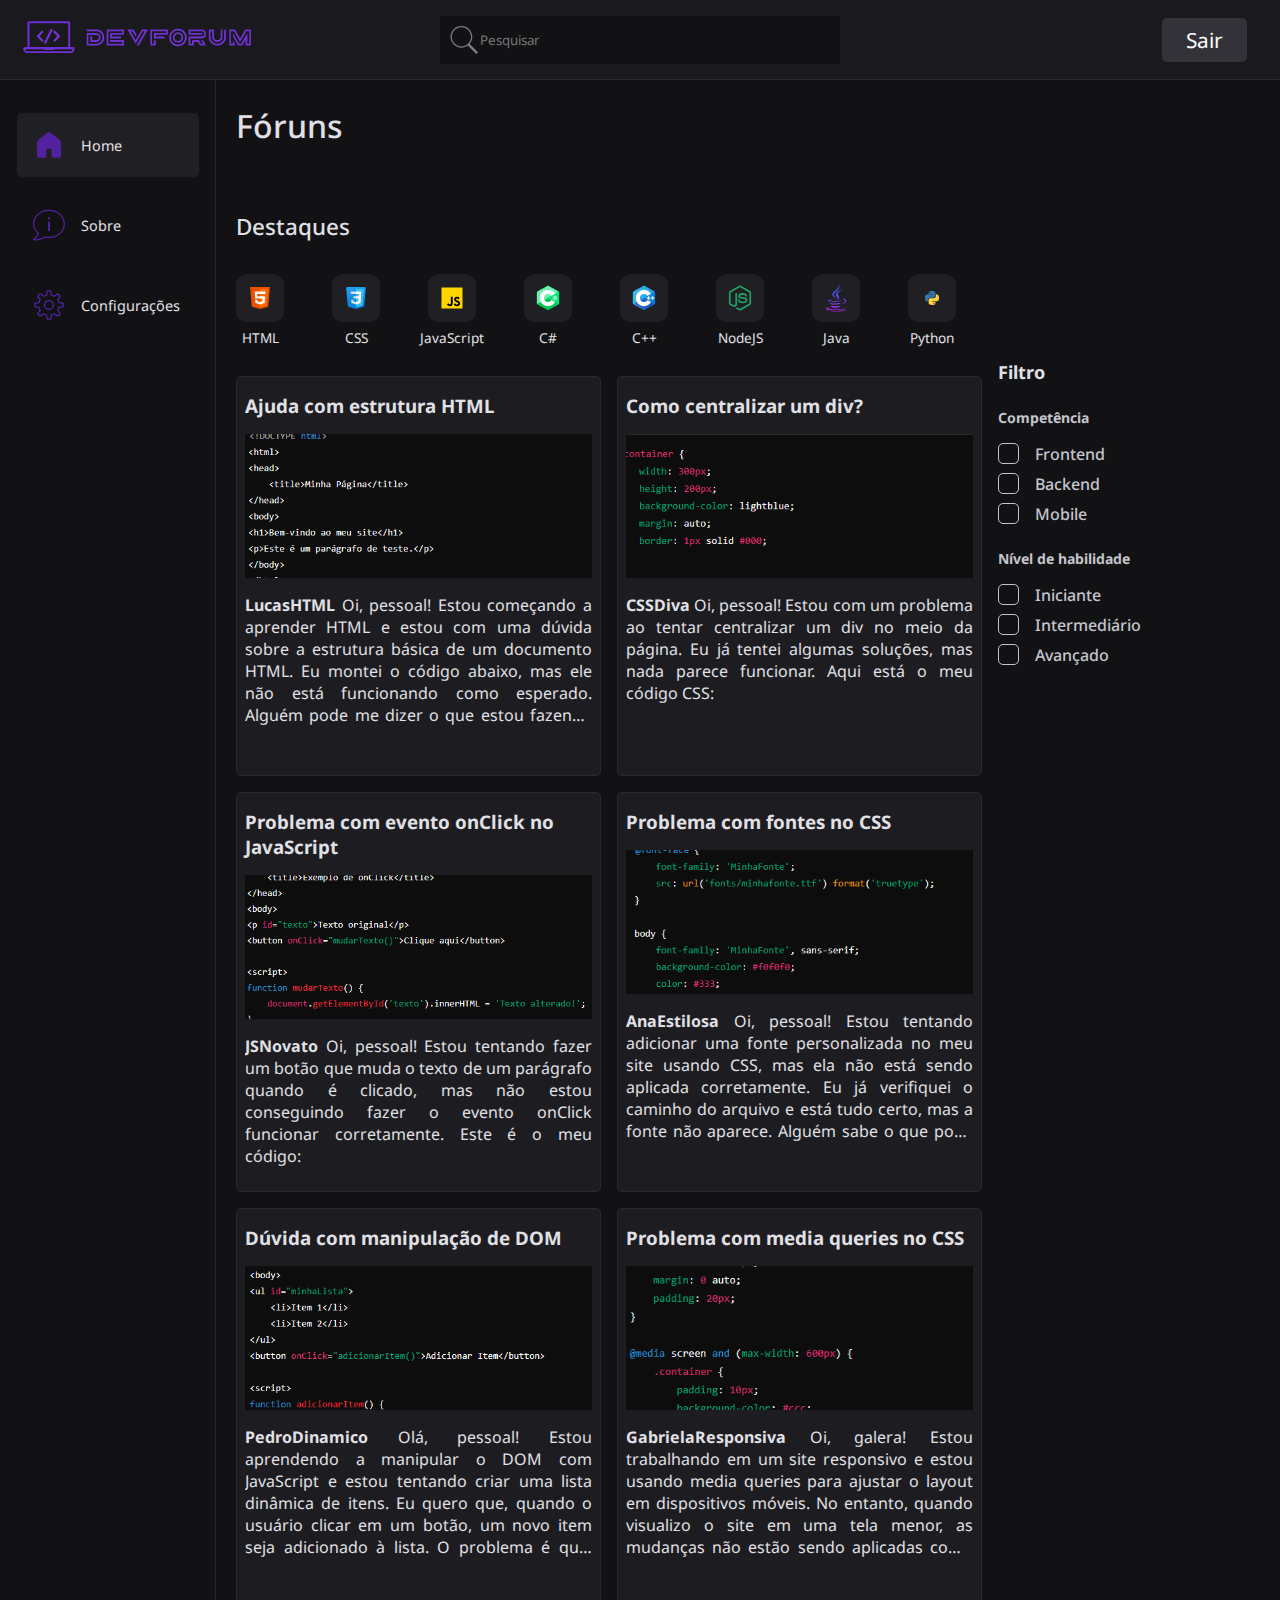
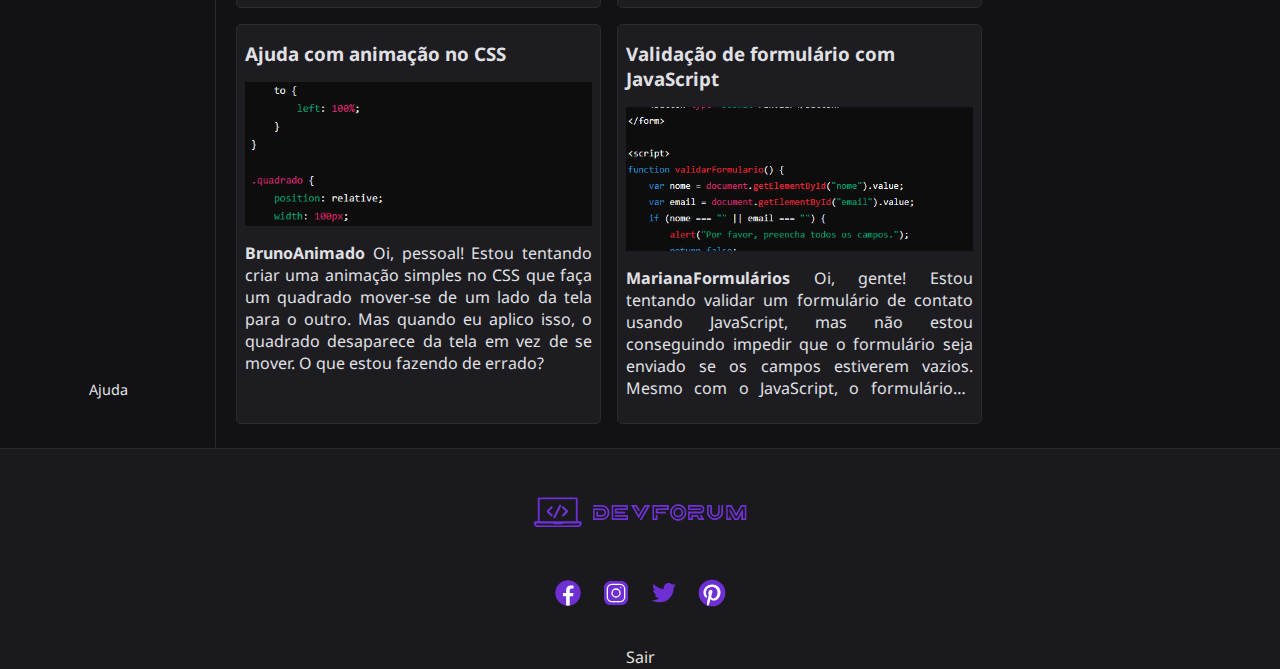
==== landpage.html @ fafc86d1 "Landpage" ====
<!DOCTYPE html>
<html lang="pt-br">
  <head>
    <meta charset="UTF-8" />
    <meta name="viewport" content="width=device-width, initial-scale=1.0" />
    <link rel="stylesheet" href="landpage.css" />
    <title>Home</title>
  </head>
  <body>
    <header>
      <a href="landpage.html"
        ><img src="imagens/Logo.svg" alt="Logo" class="logo-image"
      /></a>
      <nav class="nav-search">
        <img src="imagens/icons8-search.svg" alt="search" />
        <input type="text" name="search" placeholder="Pesquisar" />
      </nav>
      <nav class="nav-header">
        <div class="intern-div-header">
          <a href="index.html">
            <p>Sair</p>
          </a>
        </div>
      </nav>
    </header>
    <div class="div-left">
      <ul>
        <li>
          <div class="intern-div-left" id="home">
            <a href="#"><img src="imagens/icons8-home.svg" alt="home" />Home</a>
          </div>
        </li>
        <li>
          <div class="intern-div-left" id="sobre">
            <a href="#"
              ><img src="imagens/icons8-about.svg" alt="about" />Sobre</a
            >
          </div>
        </li>
        <li>
          <div class="intern-div-left" id="config">
            <a href="#"
              ><img
                src="imagens/icons8-config.svg"
                alt="config"
              />Configurações</a
            >
          </div>
        </li>
      </ul>
      <div class="intern-div-left">
        <p><a href="#">Ajuda</a></p>
      </div>
    </div>
    <main class="main">
      <section class="section-1">
        <h1>Fóruns</h1>
        <h2>Destaques</h2>
        <div class="div-section-1">
          <div class="intern-div-section-1"><img src="imagens/icons8-html.svg" alt=""><p>HTML</p></div>
          <div class="intern-div-section-1"><img src="imagens/icons8-css.svg" alt=""><p>CSS</p></div>
          <div class="intern-div-section-1"><img src="imagens/icons8-javascript.svg" alt=""><p>JavaScript</p></div>
          <div class="intern-div-section-1"><img src="imagens/icons8-c (1).svg" alt=""><p>C#</p></div>
          <div class="intern-div-section-1"><img src="imagens/icons8-c.svg" alt=""><p>C++</p></div>
          <div class="intern-div-section-1"><img src="imagens/icons8-nó-js.svg" alt=""><p>NodeJS</p></div>
          <div class="intern-div-section-1"><img src="imagens/icons8-logo-java-coffee-cup.svg" alt=""><p>Java</p></div>
          <div class="intern-div-section-1"><img src="imagens/python-svgrepo-com.svg" alt=""><p>Python</p></div>
        </div>
      </section>
      <section class="section-2">
        <div class="div-section-2">
          <h3>Ajuda com estrutura HTML</h3>
          <div class="div-section-image" id="div-image-1"></div>
          <p>
            <b>LucasHTML</b> Oi, pessoal! Estou começando a aprender HTML e
            estou com uma dúvida sobre a estrutura básica de um documento HTML.
            Eu montei o código abaixo, mas ele não está funcionando como
            esperado. Alguém pode me dizer o que estou fazendo errado?
          </p>
        </div>
        <div class="div-section-2">
          <h3>Como centralizar um div?</h3>
          <div class="div-section-image" id="div-image-2"></div>
          <p>
            <b>CSSDiva</b> Oi, pessoal! Estou com um problema ao tentar
            centralizar um div no meio da página. Eu já tentei algumas soluções,
            mas nada parece funcionar. Aqui está o meu código CSS:
          </p>
        </div>
        <div class="div-section-2">
          <h3>Problema com evento onClick no JavaScript</h3>
          <div class="div-section-image" id="div-image-3"></div>
          <p>
            <b>JSNovato</b> Oi, pessoal! Estou tentando fazer um botão que muda
            o texto de um parágrafo quando é clicado, mas não estou conseguindo
            fazer o evento onClick funcionar corretamente. Este é o meu código:
          </p>
        </div>
        <div class="div-section-2">
          <h3>Problema com fontes no CSS</h3>
          <div class="div-section-image" id="div-image-4"></div>
          <p>
            <b>AnaEstilosa</b> Oi, pessoal! Estou tentando adicionar uma fonte
            personalizada no meu site usando CSS, mas ela não está sendo
            aplicada corretamente. Eu já verifiquei o caminho do arquivo e está
            tudo certo, mas a fonte não aparece. Alguém sabe o que pode estar
            acontecendo?. Aqui está o meu código:
          </p>
        </div>
        <div class="div-section-2">
          <h3>Dúvida com manipulação de DOM</h3>
          <div class="div-section-image" id="div-image-5"></div>
          <p>
            <b>PedroDinamico</b> Olá, pessoal! Estou aprendendo a manipular o
            DOM com JavaScript e estou tentando criar uma lista dinâmica de
            itens. Eu quero que, quando o usuário clicar em um botão, um novo
            item seja adicionado à lista. O problema é que, quando clico no
            botão, o item é adicionado, mas o layout da página fica estranho.
            Alguém pode me dizer o que estou fazendo de errado?
          </p>
        </div>
        <div class="div-section-2">
          <h3>Problema com media queries no CSS</h3>
          <div class="div-section-image" id="div-image-6"></div>
          <p>
            <b>GabrielaResponsiva</b> Oi, galera! Estou trabalhando em um site
            responsivo e estou usando media queries para ajustar o layout em
            dispositivos móveis. No entanto, quando visualizo o site em uma tela
            menor, as mudanças não estão sendo aplicadas como esperado. O que
            pode estar causando isso?
          </p>
        </div>
        <div class="div-section-2">
          <h3>Ajuda com animação no CSS</h3>
          <div class="div-section-image" id="div-image-7"></div>
          <p>
            <b>BrunoAnimado</b> Oi, pessoal! Estou tentando criar uma animação
            simples no CSS que faça um quadrado mover-se de um lado da tela para
            o outro. Mas quando eu aplico isso, o quadrado desaparece da tela em
            vez de se mover. O que estou fazendo de errado?
          </p>
        </div>
        <div class="div-section-2">
          <h3>Validação de formulário com JavaScript</h3>
          <div class="div-section-image" id="div-image-8"></div>
          <p>
            <b>MarianaFormulários</b> Oi, gente! Estou tentando validar um
            formulário de contato usando JavaScript, mas não estou conseguindo
            impedir que o formulário seja enviado se os campos estiverem vazios.
            Mesmo com o JavaScript, o formulário é enviado mesmo quando os
            campos estão vazios. Onde estou errando?
          </p>
        </div>
      </section>
      <section class="section-3">
        <h3>Filtro</h3>
        <h4>Competência</h4>
        <ul>
          <li>
            <label class="container">
                <input type="checkbox">
                <div class="checkmark"></div>
                Frontend
              </label>
          </li>
          <li>
            <label class="container">
                <input type="checkbox">
                <div class="checkmark"></div>
                Backend
              </label>
          </li>
          <li>
            <label class="container">
                <input type="checkbox">
                <div class="checkmark"></div>
                Mobile
              </label>
          </li>
        </ul>
        <h4>Nível de habilidade</h4>
        <ul>
          <li>
            <label class="container">
                <input type="checkbox">
                <div class="checkmark"></div>
                Iniciante
              </label>
          </li>
          <li>
            <label class="container">
                <input type="checkbox">
                <div class="checkmark"></div>
                Intermediário
              </label>
          </li>
          <li>
            <label class="container">
                <input type="checkbox">
                <div class="checkmark"></div>
                Avançado
              </label>
          </li>
        </ul>
      </section>
    </main>
    <footer>
      <img
        src="imagens/Logo.svg"
        alt="Logo"
        class="logo-image"
        id="logo-image-footer"
      />
      <ul id="icons-footer-list">
        <li><img src="imagens/icons8-facebook.svg" alt="icon-facebook" /></li>
        <li><img src="imagens/icons8-instagram.svg" alt="icon-instagram" /></li>
        <li><img src="imagens/icons8-twitter.svg" alt="icon-twitter" /></li>
        <li><img src="imagens/icons8-pinterest.svg" alt="icon-pinterest" /></li>
      </ul>
      <a href="index.html">Sair</a>
    </footer>
  </body>
</html>
---- landpage.css ----
@import url('https://fonts.googleapis.com/css2?family=Noto+Sans:ital,wght@0,100..900;1,100..900&display=swap');

* {
    margin: 0;
    padding: 0;
    box-sizing: border-box;
    font-family: "Noto Sans", sans-serif;
}

body {
    background-color: #121214;
    display: grid;
    grid-template-columns: 13.5rem 1fr;
    grid-template-rows: 5rem 1fr 1fr;
    height: 100vh;
}

header {
    grid-column: 1 / -1;
    grid-row: 1 / 2;
    background-color: #1A1A1E;
    display: flex;
    justify-content: space-between;
    align-items: center;
    padding: 0 2rem 0 1rem;
    border: 1px solid;
    border-color: rgb(0, 0, 0, 0) rgb(0, 0, 0, 0) rgb(41 41 46) rgb(0, 0, 0, 0);
}

header p {
    font-size: 1.3rem;
    color: white;
}

main {
    display: grid;
    grid-template-columns: 1fr 1fr 17.375rem;
    grid-template-rows: 15rem 1fr;
    padding: 1.5rem 1.25rem;
    grid-column: 2 / -1;
    grid-row: 2 / -2;
}

footer {
    grid-column: 1 / -1;
    grid-row: -2 / -1;
    background-color: #1A1A1E;
    border: 1px solid;
    border-color: rgb(41 41 46) rgb(0, 0, 0, 0) rgb(0, 0, 0, 0) rgb(0, 0, 0, 0);
    display: flex;
    flex-direction: column;
    align-items: center;
}

footer a {
    text-decoration: none;
    color: #E0E0D9;
    cursor: pointer;
}

.nav-search {
    background-color: #121214;
    display: flex;
    justify-content: left;
    padding: 0.5rem;
    border-radius: 2px;
    width: 25rem;
    position: absolute;
    left: 50%;
    transform: translateX(-50%)
}

.nav-search img {
    width: 2rem;
}

.nav-search input {
    background-color: transparent;
    border: none;
    outline: none;
    color: #E0E0D9;
    width: 100%;
}


.intern-div-header {
    padding: 0.5rem 1.5rem;
    display: flex;
    justify-content: center;
    align-items: center;
    border-radius: 5px;
    font-size: 0.9rem;
    cursor: pointer;
    background-color: #323238;
    transition: all 0.4s ease-in-out;
    user-select: none; 
}

.intern-div-header a {
    text-decoration: none;
}

.intern-div-header:hover {
    background-color: #6e6e7c;
    box-shadow: 0 10px 40px -12px #323238;
}

.logo-image {
    width: 15rem;
}

.div-left {
    grid-column: 1 / 2;
    grid-row: 2 / -2;
    border: 1px solid;
    border-color: rgb(0, 0, 0, 0)  rgb(41 41 46) rgb(0, 0, 0, 0) rgb(0, 0, 0, 0);
    min-height: 100%;
    padding: 2rem 1rem;
    list-style-type: none;
    display: flex;
    flex-direction: column;
    align-items: center;
    justify-content: space-between;
    min-height: 90vh;
    user-select: none; 
}

.div-left ul {
    list-style-type: none;
    display: flex;
    flex-direction: column;
    gap: 1rem;
    width: 100%;
}

.intern-div-left {
    padding: 1rem;
    display: flex;
    justify-content: center;
    align-items: center;
    border-radius: 5px;
    font-size: 0.9rem;
    transition: all 0.2s ease-in-out;
    cursor: pointer;
    width: 100%;
}

.intern-div-left a{
    display: flex;
    align-items: center;
    justify-content: left;
    gap: 1rem;
    width: 100%;
}

.intern-div-left a img{
    width: 2rem;
}

.intern-div-left:hover {
    background-color: #202024;
}

.div-left a {
    text-decoration: none;
    color: rgb(225 225 230);
}

.section-1 {
    height: 8rem;
    color: #E0E0E5;
    grid-column: 1 / 3;
    grid-row: 1 / -2;
}

.section-1 h1 {
    font-weight: 500;
    margin-bottom: 4rem;
}

.section-1 h2 {
    font-weight: 500;
    font-size: 1.4rem;
}

.div-section-1 {
    display: flex;
    gap: 3rem;
    align-items: center;
    margin: 2rem 0;
}

.intern-div-section-1 {
    padding: 0.625rem;
    background-color: rgb(32 32 36);
    border-radius: 10px;
    width: 3rem;
    height: 3rem;
    display: flex;
    flex-direction: column;
    align-items: center;
    gap: 1rem;
    font-size: 0.85rem;
    cursor: pointer;
    transition: all 0.1s ease-in-out;
}

.intern-div-section-1:hover {
    background-color: #29292E;
}

.intern-div-section-1 img{
    width: 100%;
}

.section-2 {
    grid-column: 1 / -2;
    grid-row: 2 / -1;
    display: grid;
    grid-template-columns: 1fr 1fr;
    grid-auto-rows: 25rem;
    margin-top: 2rem;
    gap: 1rem;
}

.div-section-2 {
    color: #E0E0E5;
    width: 100%;
    border: 1px solid rgb(41 41 46);
    background-color: #1D1D21;
    border-radius: 5px;
    padding: 1rem 0.5rem;
    overflow: hidden;
    text-overflow: ellipsis;
    cursor: pointer;
}

.div-section-2:hover {
    background-color: #202024;
}

.div-section-image {
    height: 9rem;
    margin: 1rem 0;
}

.div-section-2 p {
    -webkit-box-orient: vertical;
    -webkit-line-clamp: 6;
    display: -webkit-box;
    overflow: hidden;
    text-align: justify;
}

.section-3 {
    grid-column: 3 / -1;
    grid-row: 3 / -2;
    padding: 1rem;
    color: #E0E0E5;
    font-weight: 500;
}

.section-3 h3 {
    font-size: 1.125rem;
    margin-bottom: 1.5rem;
    color: #E0E0E5;
}

.section-3 h4 {
    font-size: 0.875rem;
    margin: 1rem 0;
    color: #C4C4CC;
}

.section-3 ul {
    list-style: none;
    display: flex;
    flex-direction: column;
    gap: 0.5rem;
    margin-bottom: 1.5rem;
}

.section-3 li{
    display: flex;
    gap: 1rem;
    color: #C4C4CC;
}

.section-3 li:hover {
    color: #E0E0E5;
}

.section-3 label {
    display: flex;
    gap: 1rem;
    font-size: 1rem;
}

/* Hide the default checkbox */
.container input {
    position: absolute;
    opacity: 0;
    cursor: pointer;
    height: 0;
    width: 0;
   }
   
   .container {
    display: block;
    position: relative;
    cursor: pointer;
    font-size: 20px;
    user-select: none;
   }
   
   /* Create a custom checkbox */
   .checkmark {
    position: relative;
    top: 0;
    left: 0;
    height: 1.3em;
    width: 1.3em;
    background: transparent;
    border: 1px solid #C4C4CC;
    border-radius: 5px;
    box-shadow: 0px 0px 1px rgba(0, 0, 0, 0.30), 0px 1px 1px rgba(0,5);
   }
   
   /* When the checkbox is checked, add a blue background */
   .container input:checked ~ .checkmark {
    border: none;
    background-color: #5221a0;
   }
   
   /* Create the checkmark/indicator (hidden when not checked) */
   .checkmark:after {
    content: "";
    position: absolute;
    display: none;
   }
   
   /* Show the checkmark when checked */
   .container input:checked ~ .checkmark:after {
    display: block;
   }
   
   /* Style the checkmark/indicator */
   .container .checkmark:after {
    left: 0.45em;
    top: 0.25em;
    width: 0.25em;
    height: 0.5em;
    border: solid white;
    border-width: 0 0.15em 0.15em 0;
    transform: rotate(45deg);
   }

#home {
    background-color: #202024;
}

#logo-image-footer {
    width: 14rem;
    height: 8rem;
}

#icons-footer-list{
    display: flex;
    list-style: none;
    gap: 1rem;
    margin-bottom: 2rem;
}

#icons-footer-list li {
    cursor: pointer;
    transition: all 0.2s ease-in-out;
}

#icons-footer-list li:hover {
    transform: scale(1.2);
}

#icons-footer-list li img{
    width: 2rem
}

#div-image-1 {
    background: url(imagens/lucasHTML.png) no-repeat center/cover;
}

#div-image-2 {
    background: url(imagens/CSSDiva.png) no-repeat center/cover;
}

#div-image-3 {
    background: url(imagens/JSNovato.png) no-repeat center/cover;
}

#div-image-4 {
background: url(imagens/AnaEstilosa.png) no-repeat center/cover;
}

#div-image-5 {
    background: url(imagens/PedroDinamico.png) no-repeat center/cover;
}

#div-image-6 {
    background: url(imagens/GrabrielaResponsiva.png) no-repeat center/cover;
}

#div-image-7 {
    background: url(imagens/BrunoAnimado.png) no-repeat center/cover;
}

#div-image-8 {
    background: url(imagens/MarianaFormularios.png) no-repeat center/cover;
}
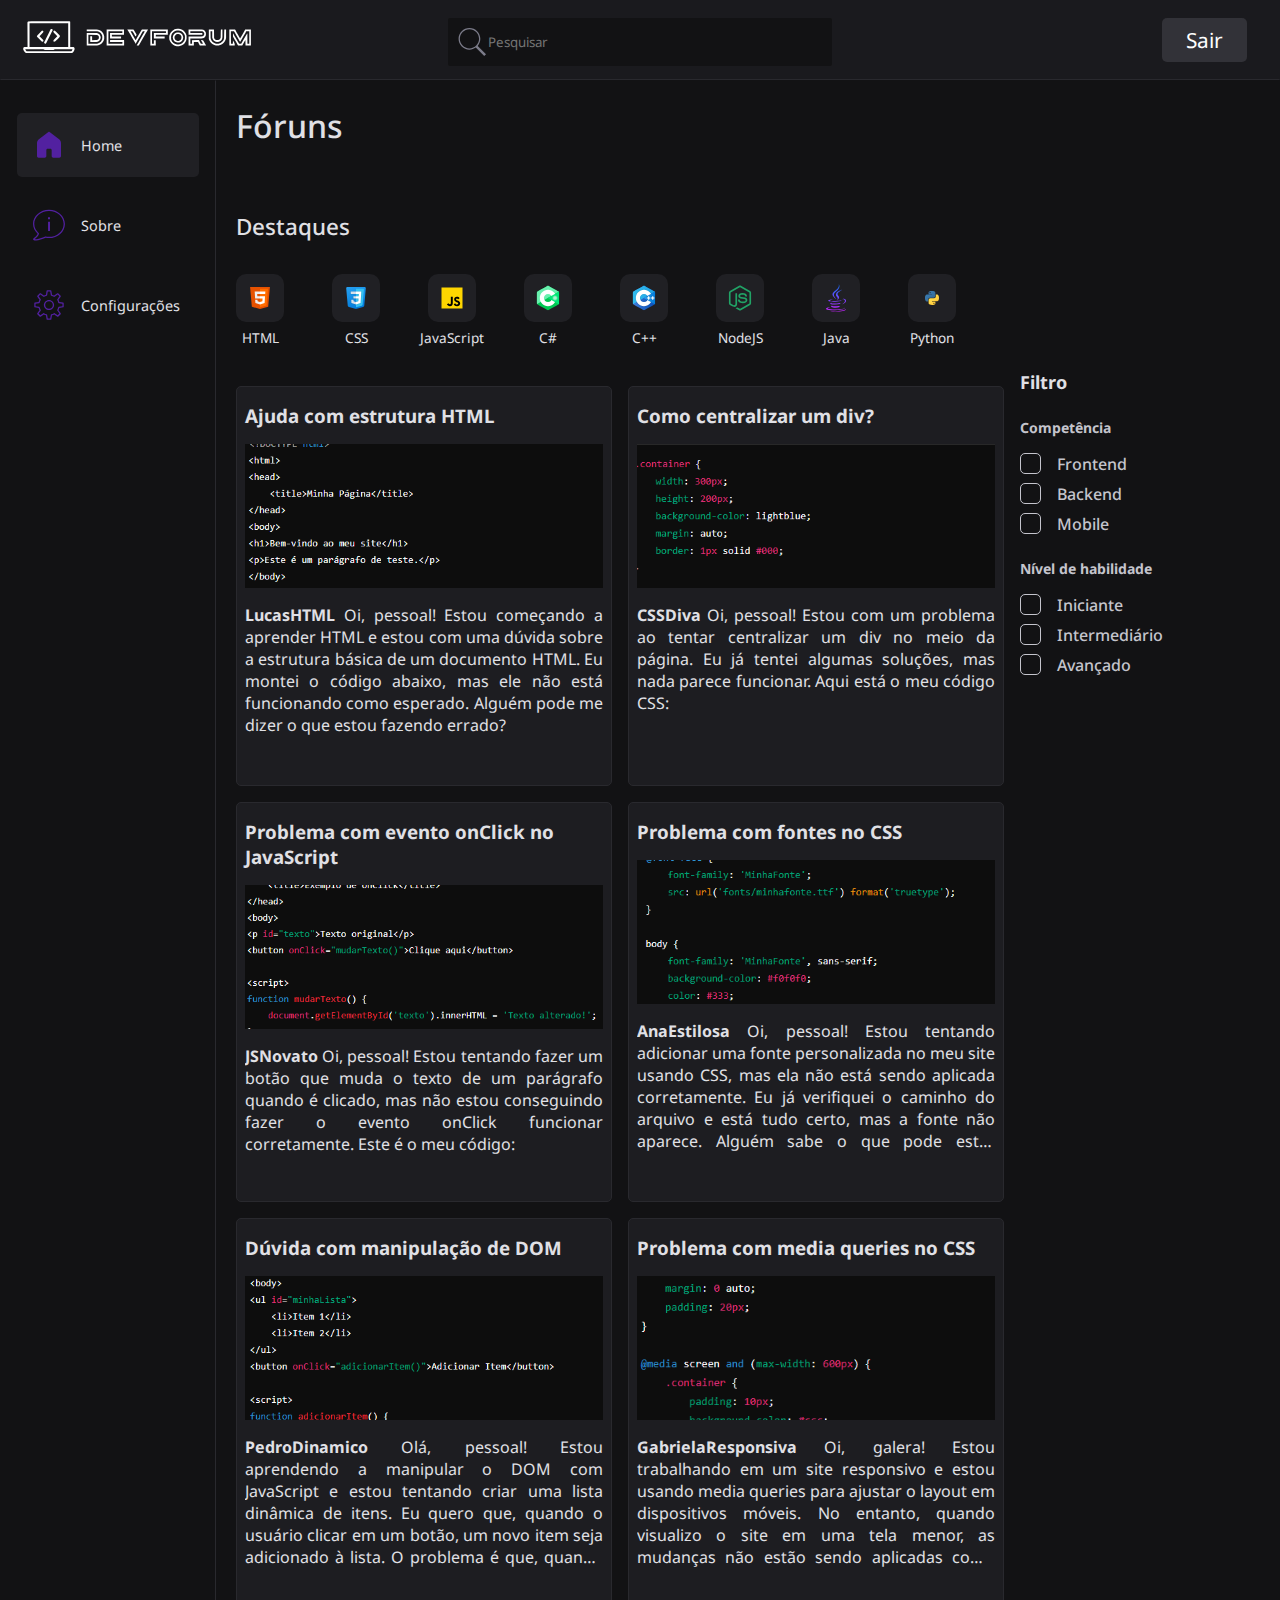
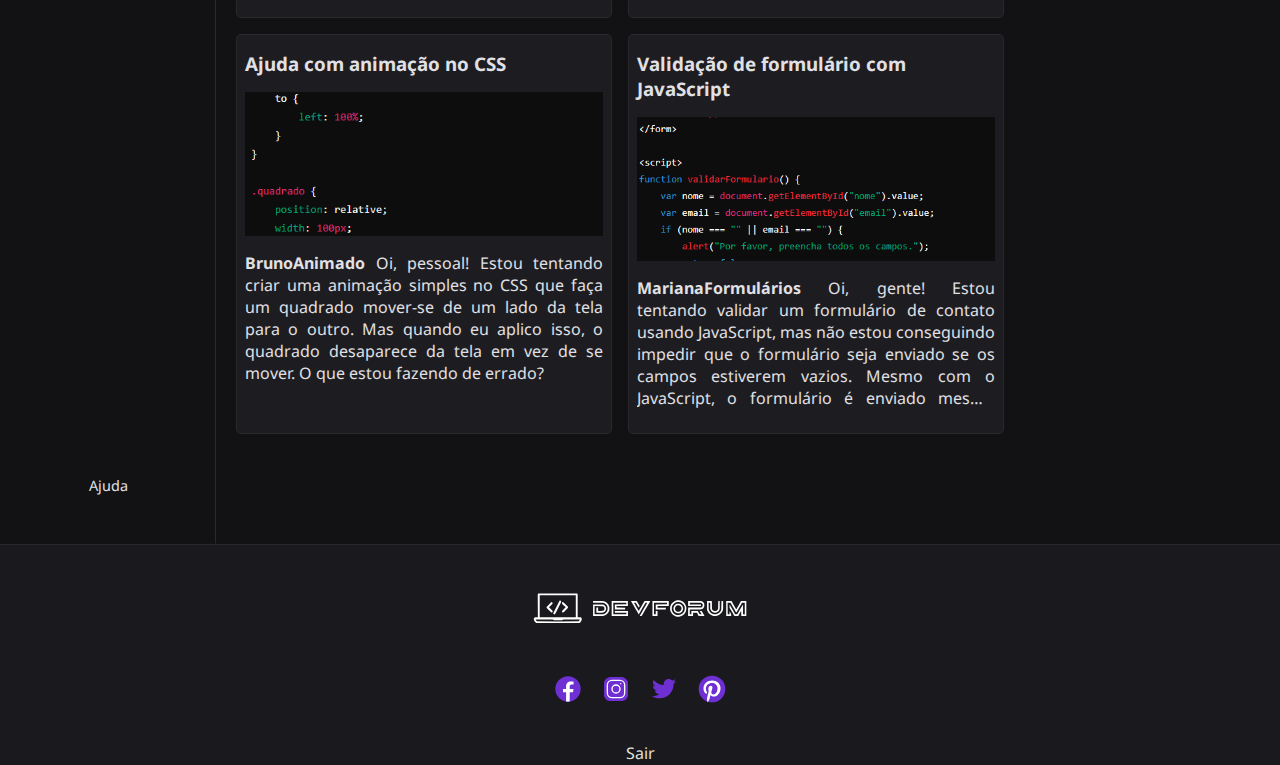
==== commit de80e733: "melhoria na responsividade" ====
--- a/landpage.html
+++ b/landpage.html
@@ -11,11 +11,11 @@
       <a href="landpage.html"
         ><img src="imagens/Logo.svg" alt="Logo" class="logo-image"
       /></a>
-      <nav class="nav-search">
-        <img src="imagens/icons8-search.svg" alt="search" />
-        <input type="text" name="search" placeholder="Pesquisar" />
-      </nav>
       <nav class="nav-header">
+        <nav class="nav-search">
+          <img src="imagens/icons8-search.svg" alt="search" />
+          <input type="text" name="search" placeholder="Pesquisar" />
+        </nav>
         <div class="intern-div-header">
           <a href="index.html">
             <p>Sair</p>
--- a/landpage.css
+++ b/landpage.css
@@ -34,8 +34,8 @@
 
 main {
     display: grid;
-    grid-template-columns: 1fr 1fr 17.375rem;
-    grid-template-rows: 15rem 1fr;
+    grid-template-columns: 1fr 25%;
+    grid-template-rows: 0.2fr 1fr;
     padding: 1.5rem 1.25rem;
     grid-column: 2 / -1;
     grid-row: 2 / -2;
@@ -64,7 +64,7 @@
     justify-content: left;
     padding: 0.5rem;
     border-radius: 2px;
-    width: 25rem;
+    width: 30%;
     position: absolute;
     left: 50%;
     transform: translateX(-50%)
@@ -121,7 +121,6 @@
     flex-direction: column;
     align-items: center;
     justify-content: space-between;
-    min-height: 90vh;
     user-select: none; 
 }
 
@@ -167,9 +166,8 @@
 }
 
 .section-1 {
-    height: 8rem;
     color: #E0E0E5;
-    grid-column: 1 / 3;
+    grid-column: 1 / -1;
     grid-row: 1 / -2;
 }
 
@@ -185,6 +183,7 @@
 
 .div-section-1 {
     display: flex;
+    flex-wrap: wrap;
     gap: 3rem;
     align-items: center;
     margin: 2rem 0;
@@ -203,6 +202,7 @@
     font-size: 0.85rem;
     cursor: pointer;
     transition: all 0.1s ease-in-out;
+    user-select: none;
 }
 
 .intern-div-section-1:hover {
@@ -253,7 +253,7 @@
 }
 
 .section-3 {
-    grid-column: 3 / -1;
+    grid-column: 2 / -1;
     grid-row: 3 / -2;
     padding: 1rem;
     color: #E0E0E5;
@@ -276,6 +276,7 @@
     list-style: none;
     display: flex;
     flex-direction: column;
+    flex-wrap: wrap;
     gap: 0.5rem;
     margin-bottom: 1.5rem;
 }
@@ -416,3 +417,42 @@
     background: url(imagens/MarianaFormularios.png) no-repeat center/cover;
 }
 
+@media screen and (max-width: 1050px) {
+    .section-2 {
+        grid-template-columns: 1fr;
+    }
+}
+
+@media screen and (max-width: 750px) {
+    main {
+        grid-column: 1 / -1;
+    }
+
+    header {
+        gap: 2rem
+    }
+
+    .div-left, .nav-search input{
+        display: none;
+    }
+
+    .logo-image {
+        width: 12rem;
+    }
+
+
+    .section-3 label{
+        gap: 0.5rem;
+        font-size: 0.8rem;
+    }
+
+    .nav-search{
+        background-color: transparent;
+        width: fit-content;
+        position: inherit;
+    }
+
+    .nav-header {
+        display: flex;
+    }
+}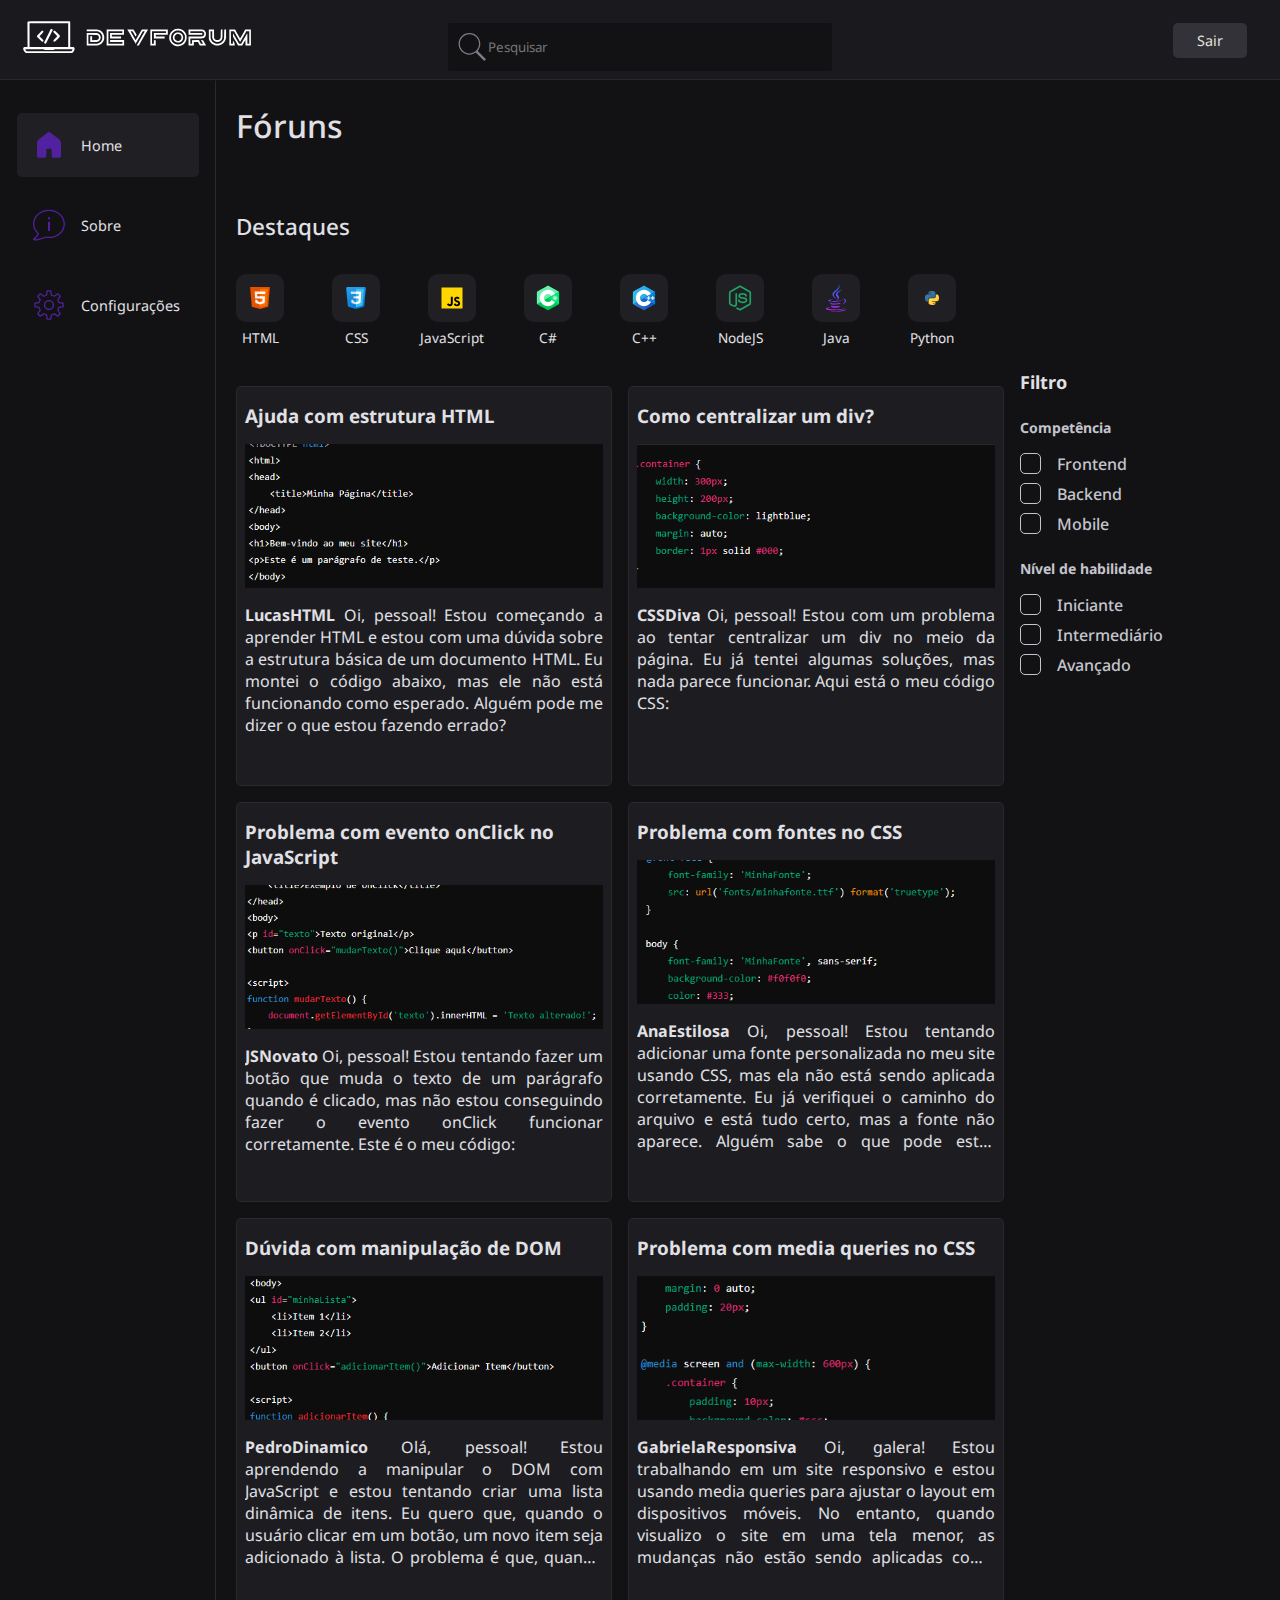
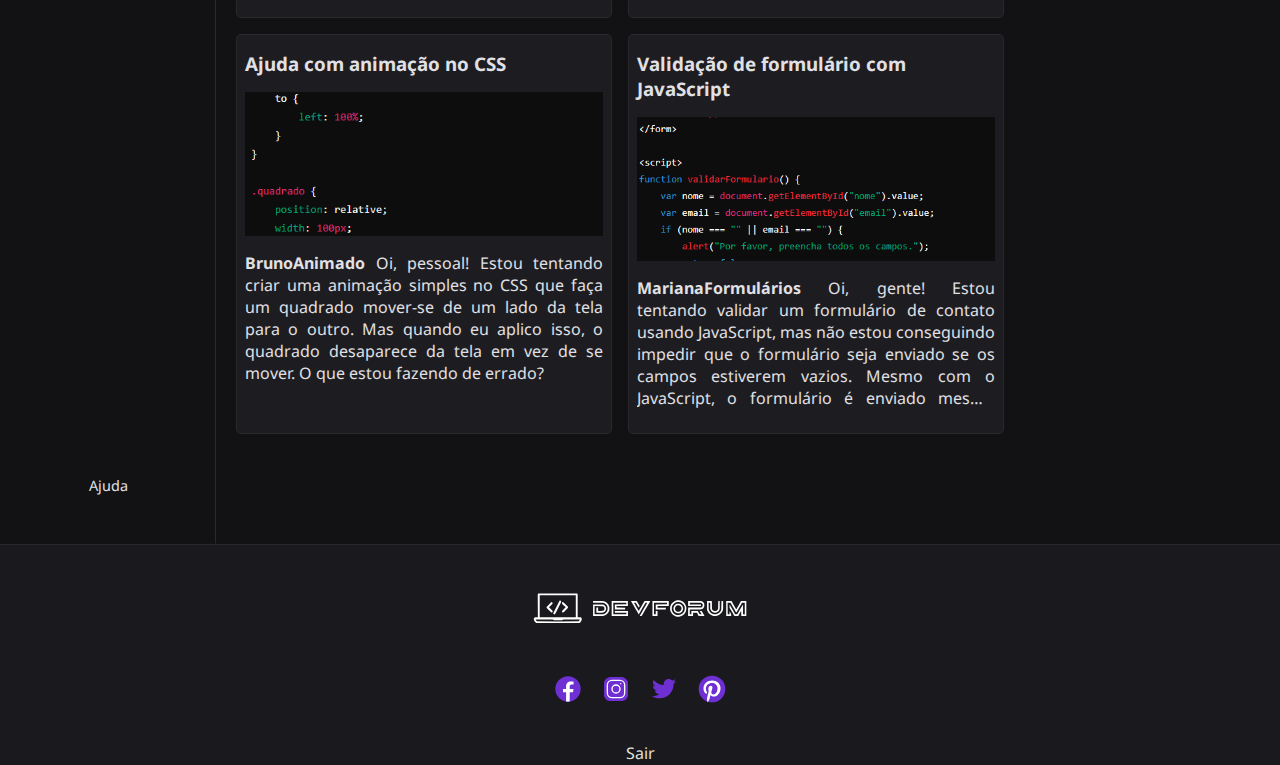
==== commit 20788fb0: "Ajuste botão sair" ====
--- a/landpage.html
+++ b/landpage.html
@@ -4,6 +4,7 @@
     <meta charset="UTF-8" />
     <meta name="viewport" content="width=device-width, initial-scale=1.0" />
     <link rel="stylesheet" href="landpage.css" />
+    <link rel="shortcut icon" href="imagens/favicon.ico" type="image/x-icon">
     <title>Home</title>
   </head>
   <body>
@@ -16,11 +17,7 @@
           <img src="imagens/icons8-search.svg" alt="search" />
           <input type="text" name="search" placeholder="Pesquisar" />
         </nav>
-        <div class="intern-div-header">
-          <a href="index.html">
-            <p>Sair</p>
-          </a>
-        </div>
+          <a href="index.html" class="intern-div-header">Sair</a>
       </nav>
     </header>
     <div class="div-left">
--- a/landpage.css
+++ b/landpage.css
@@ -94,9 +94,10 @@
     background-color: #323238;
     transition: all 0.4s ease-in-out;
     user-select: none; 
-}
-
-.intern-div-header a {
+    color: #E0E0D9;
+}
+
+.intern-div-header {
     text-decoration: none;
 }
 
@@ -432,6 +433,10 @@
         gap: 2rem
     }
 
+    .intern-div-header {
+        padding: 0.5rem;
+    }
+
     .div-left, .nav-search input{
         display: none;
     }
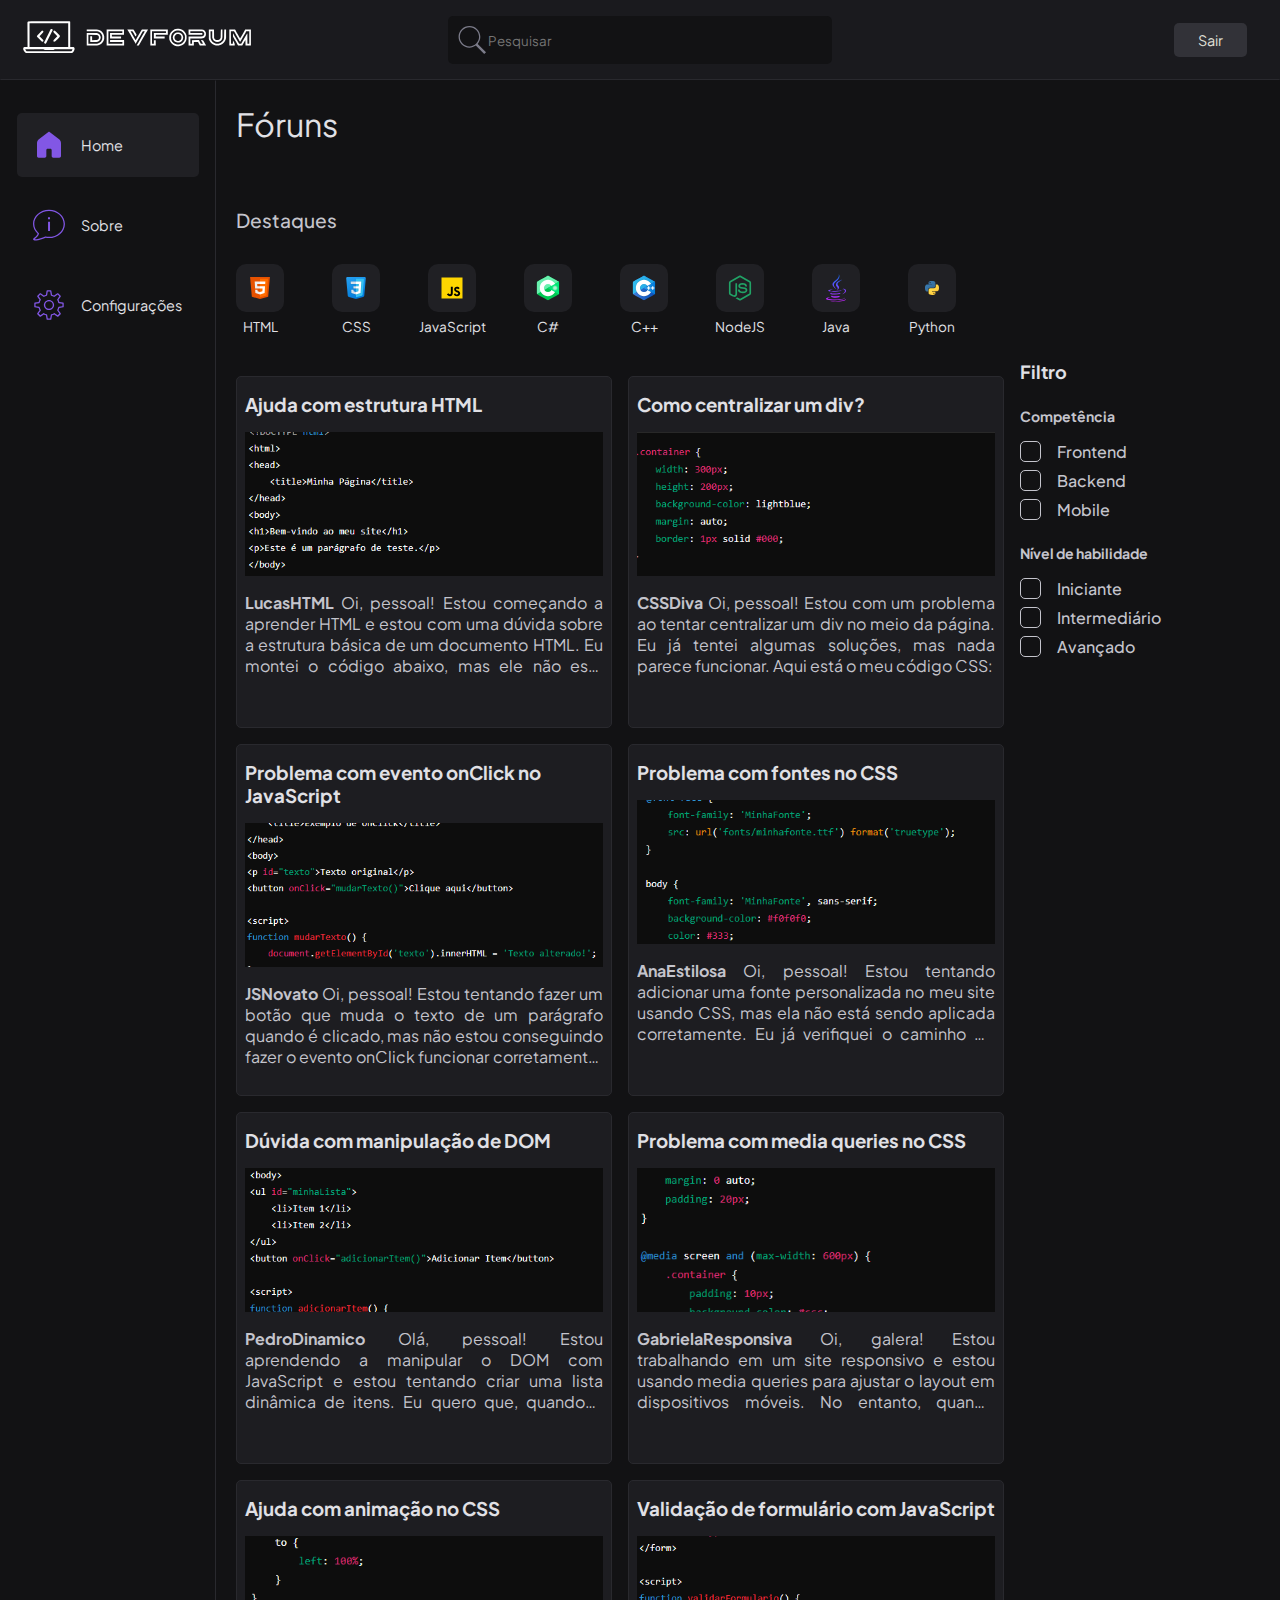
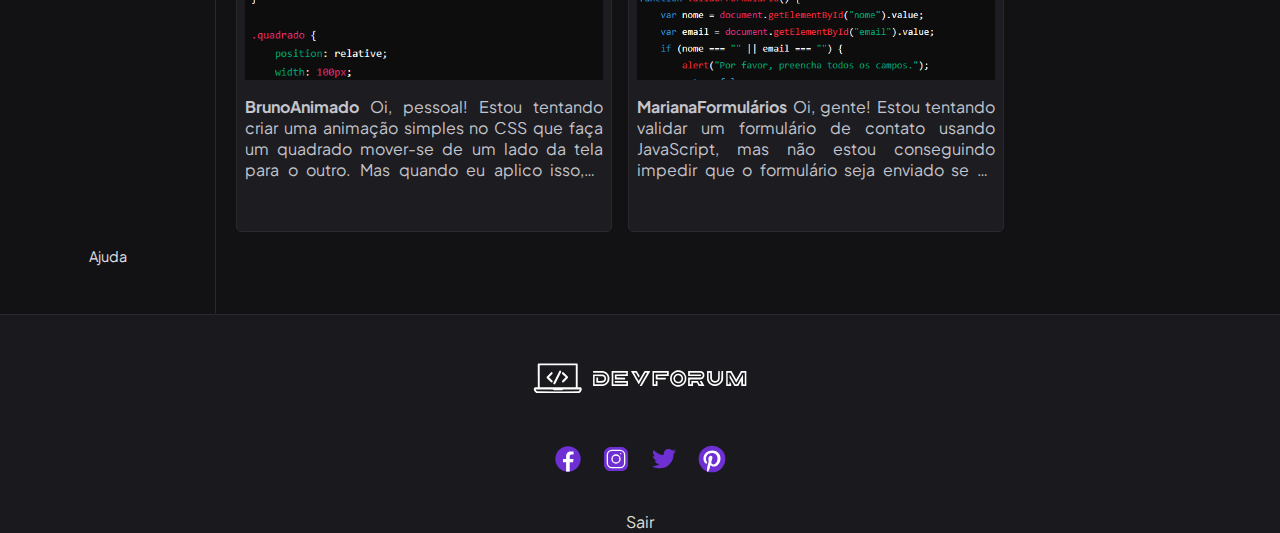
==== commit 3ebb9cd2: "Melhoria nas cores" ====
--- a/landpage.html
+++ b/landpage.html
@@ -61,7 +61,7 @@
           <div class="intern-div-section-1"><img src="imagens/icons8-c.svg" alt=""><p>C++</p></div>
           <div class="intern-div-section-1"><img src="imagens/icons8-nó-js.svg" alt=""><p>NodeJS</p></div>
           <div class="intern-div-section-1"><img src="imagens/icons8-logo-java-coffee-cup.svg" alt=""><p>Java</p></div>
-          <div class="intern-div-section-1"><img src="imagens/python-svgrepo-com.svg" alt=""><p>Python</p></div>
+          <div class="intern-div-section-1"><img src="imagens/python-svgrepo-com.svg" alt="" id="img-python"><p>Python</p></div>
         </div>
       </section>
       <section class="section-2">
--- a/landpage.css
+++ b/landpage.css
@@ -1,10 +1,10 @@
-@import url('https://fonts.googleapis.com/css2?family=Noto+Sans:ital,wght@0,100..900;1,100..900&display=swap');
+@import url('https://fonts.googleapis.com/css2?family=Plus+Jakarta+Sans:ital,wght@0,200..800;1,200..800&display=swap');
 
 * {
     margin: 0;
     padding: 0;
     box-sizing: border-box;
-    font-family: "Noto Sans", sans-serif;
+    font-family: "Plus Jakarta Sans", sans-serif
 }
 
 body {
@@ -58,16 +58,21 @@
     cursor: pointer;
 }
 
+.nav-header {
+    display: flex;
+    align-items: center;
+}
+
 .nav-search {
     background-color: #121214;
     display: flex;
     justify-content: left;
     padding: 0.5rem;
-    border-radius: 2px;
+    border-radius: 5px;
     width: 30%;
     position: absolute;
     left: 50%;
-    transform: translateX(-50%)
+    transform: translateX(-50%);
 }
 
 .nav-search img {
@@ -167,19 +172,20 @@
 }
 
 .section-1 {
-    color: #E0E0E5;
+    color: rgb(225 225 230);
     grid-column: 1 / -1;
     grid-row: 1 / -2;
 }
 
 .section-1 h1 {
-    font-weight: 500;
+    font-weight: 400;
     margin-bottom: 4rem;
 }
 
 .section-1 h2 {
     font-weight: 500;
-    font-size: 1.4rem;
+    font-size: 1.2rem;
+    color: #C4C4CC;
 }
 
 .div-section-1 {
@@ -219,7 +225,7 @@
     grid-row: 2 / -1;
     display: grid;
     grid-template-columns: 1fr 1fr;
-    grid-auto-rows: 25rem;
+    grid-auto-rows: 22rem;
     margin-top: 2rem;
     gap: 1rem;
 }
@@ -247,10 +253,15 @@
 
 .div-section-2 p {
     -webkit-box-orient: vertical;
-    -webkit-line-clamp: 6;
+    -webkit-line-clamp: 4;
     display: -webkit-box;
     overflow: hidden;
     text-align: justify;
+    color: rgb(196 196 204);
+}
+
+.div-section-2 span {
+    color: #E0E0D9;
 }
 
 .section-3 {
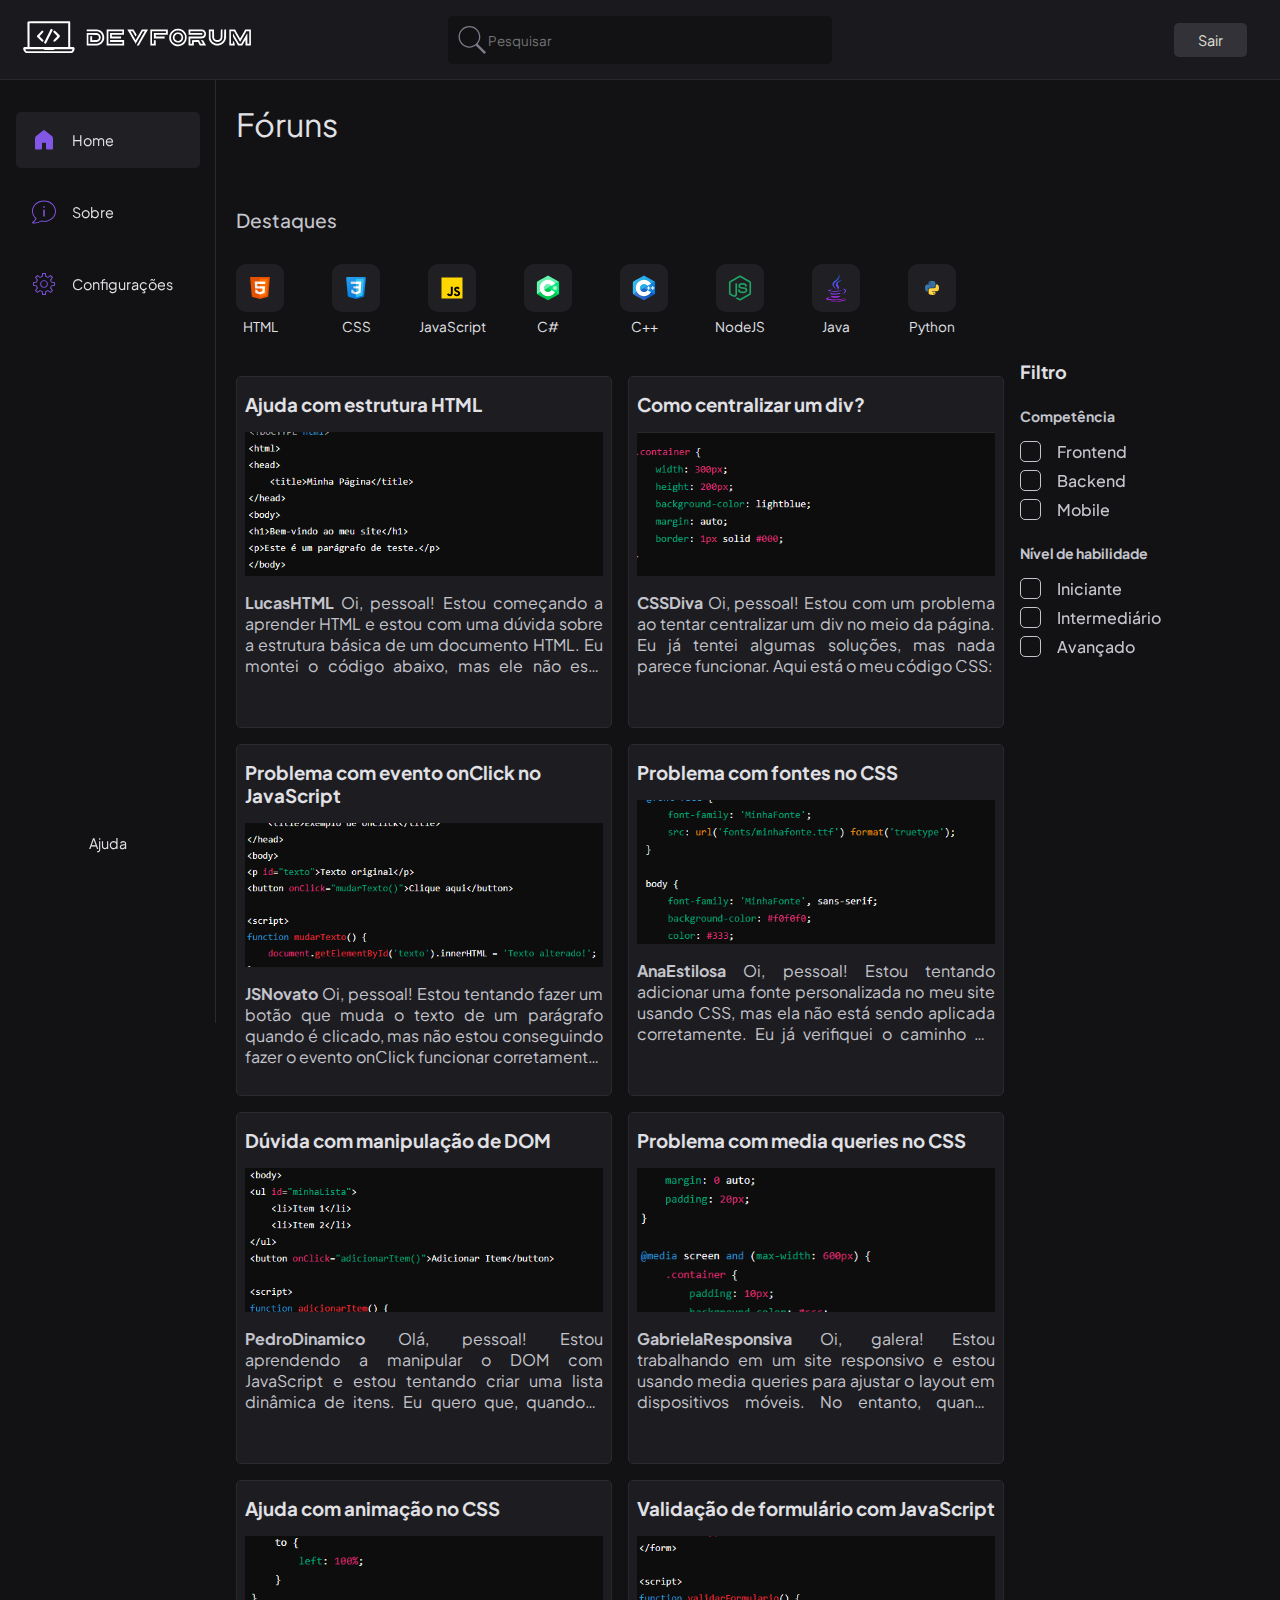
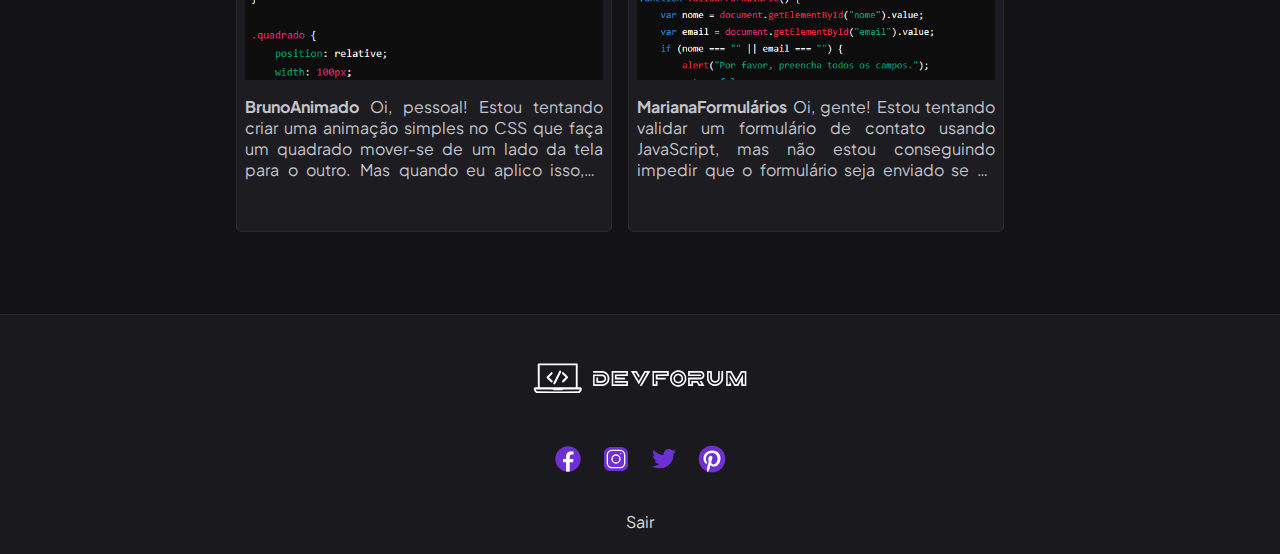
==== commit 3fc91c2d: "sidebar sticky" ====
--- a/landpage.html
+++ b/landpage.html
@@ -20,187 +20,189 @@
           <a href="index.html" class="intern-div-header">Sair</a>
       </nav>
     </header>
-    <div class="div-left">
-      <ul>
-        <li>
-          <div class="intern-div-left" id="home">
-            <a href="#"><img src="imagens/icons8-home.svg" alt="home" />Home</a>
-          </div>
-        </li>
-        <li>
-          <div class="intern-div-left" id="sobre">
-            <a href="#"
-              ><img src="imagens/icons8-about.svg" alt="about" />Sobre</a
-            >
-          </div>
-        </li>
-        <li>
-          <div class="intern-div-left" id="config">
-            <a href="#"
-              ><img
-                src="imagens/icons8-config.svg"
-                alt="config"
-              />Configurações</a
-            >
-          </div>
-        </li>
-      </ul>
-      <div class="intern-div-left">
-        <p><a href="#">Ajuda</a></p>
-      </div>
-    </div>
-    <main class="main">
-      <section class="section-1">
-        <h1>Fóruns</h1>
-        <h2>Destaques</h2>
-        <div class="div-section-1">
-          <div class="intern-div-section-1"><img src="imagens/icons8-html.svg" alt=""><p>HTML</p></div>
-          <div class="intern-div-section-1"><img src="imagens/icons8-css.svg" alt=""><p>CSS</p></div>
-          <div class="intern-div-section-1"><img src="imagens/icons8-javascript.svg" alt=""><p>JavaScript</p></div>
-          <div class="intern-div-section-1"><img src="imagens/icons8-c (1).svg" alt=""><p>C#</p></div>
-          <div class="intern-div-section-1"><img src="imagens/icons8-c.svg" alt=""><p>C++</p></div>
-          <div class="intern-div-section-1"><img src="imagens/icons8-nó-js.svg" alt=""><p>NodeJS</p></div>
-          <div class="intern-div-section-1"><img src="imagens/icons8-logo-java-coffee-cup.svg" alt=""><p>Java</p></div>
-          <div class="intern-div-section-1"><img src="imagens/python-svgrepo-com.svg" alt="" id="img-python"><p>Python</p></div>
-        </div>
-      </section>
-      <section class="section-2">
-        <div class="div-section-2">
-          <h3>Ajuda com estrutura HTML</h3>
-          <div class="div-section-image" id="div-image-1"></div>
-          <p>
-            <b>LucasHTML</b> Oi, pessoal! Estou começando a aprender HTML e
-            estou com uma dúvida sobre a estrutura básica de um documento HTML.
-            Eu montei o código abaixo, mas ele não está funcionando como
-            esperado. Alguém pode me dizer o que estou fazendo errado?
-          </p>
-        </div>
-        <div class="div-section-2">
-          <h3>Como centralizar um div?</h3>
-          <div class="div-section-image" id="div-image-2"></div>
-          <p>
-            <b>CSSDiva</b> Oi, pessoal! Estou com um problema ao tentar
-            centralizar um div no meio da página. Eu já tentei algumas soluções,
-            mas nada parece funcionar. Aqui está o meu código CSS:
-          </p>
-        </div>
-        <div class="div-section-2">
-          <h3>Problema com evento onClick no JavaScript</h3>
-          <div class="div-section-image" id="div-image-3"></div>
-          <p>
-            <b>JSNovato</b> Oi, pessoal! Estou tentando fazer um botão que muda
-            o texto de um parágrafo quando é clicado, mas não estou conseguindo
-            fazer o evento onClick funcionar corretamente. Este é o meu código:
-          </p>
-        </div>
-        <div class="div-section-2">
-          <h3>Problema com fontes no CSS</h3>
-          <div class="div-section-image" id="div-image-4"></div>
-          <p>
-            <b>AnaEstilosa</b> Oi, pessoal! Estou tentando adicionar uma fonte
-            personalizada no meu site usando CSS, mas ela não está sendo
-            aplicada corretamente. Eu já verifiquei o caminho do arquivo e está
-            tudo certo, mas a fonte não aparece. Alguém sabe o que pode estar
-            acontecendo?. Aqui está o meu código:
-          </p>
-        </div>
-        <div class="div-section-2">
-          <h3>Dúvida com manipulação de DOM</h3>
-          <div class="div-section-image" id="div-image-5"></div>
-          <p>
-            <b>PedroDinamico</b> Olá, pessoal! Estou aprendendo a manipular o
-            DOM com JavaScript e estou tentando criar uma lista dinâmica de
-            itens. Eu quero que, quando o usuário clicar em um botão, um novo
-            item seja adicionado à lista. O problema é que, quando clico no
-            botão, o item é adicionado, mas o layout da página fica estranho.
-            Alguém pode me dizer o que estou fazendo de errado?
-          </p>
-        </div>
-        <div class="div-section-2">
-          <h3>Problema com media queries no CSS</h3>
-          <div class="div-section-image" id="div-image-6"></div>
-          <p>
-            <b>GabrielaResponsiva</b> Oi, galera! Estou trabalhando em um site
-            responsivo e estou usando media queries para ajustar o layout em
-            dispositivos móveis. No entanto, quando visualizo o site em uma tela
-            menor, as mudanças não estão sendo aplicadas como esperado. O que
-            pode estar causando isso?
-          </p>
-        </div>
-        <div class="div-section-2">
-          <h3>Ajuda com animação no CSS</h3>
-          <div class="div-section-image" id="div-image-7"></div>
-          <p>
-            <b>BrunoAnimado</b> Oi, pessoal! Estou tentando criar uma animação
-            simples no CSS que faça um quadrado mover-se de um lado da tela para
-            o outro. Mas quando eu aplico isso, o quadrado desaparece da tela em
-            vez de se mover. O que estou fazendo de errado?
-          </p>
-        </div>
-        <div class="div-section-2">
-          <h3>Validação de formulário com JavaScript</h3>
-          <div class="div-section-image" id="div-image-8"></div>
-          <p>
-            <b>MarianaFormulários</b> Oi, gente! Estou tentando validar um
-            formulário de contato usando JavaScript, mas não estou conseguindo
-            impedir que o formulário seja enviado se os campos estiverem vazios.
-            Mesmo com o JavaScript, o formulário é enviado mesmo quando os
-            campos estão vazios. Onde estou errando?
-          </p>
-        </div>
-      </section>
-      <section class="section-3">
-        <h3>Filtro</h3>
-        <h4>Competência</h4>
+    <div class="father__div">
+      <div class="div-left">
         <ul>
           <li>
-            <label class="container">
-                <input type="checkbox">
-                <div class="checkmark"></div>
-                Frontend
-              </label>
+            <div class="intern-div-left" id="home">
+              <a href="#"><img src="imagens/icons8-home.svg" alt="home" />Home</a>
+            </div>
           </li>
           <li>
-            <label class="container">
-                <input type="checkbox">
-                <div class="checkmark"></div>
-                Backend
-              </label>
+            <div class="intern-div-left" id="sobre">
+              <a href="#"
+                ><img src="imagens/icons8-about.svg" alt="about" />Sobre</a
+              >
+            </div>
           </li>
           <li>
-            <label class="container">
-                <input type="checkbox">
-                <div class="checkmark"></div>
-                Mobile
-              </label>
+            <div class="intern-div-left" id="config">
+              <a href="#"
+                ><img
+                  src="imagens/icons8-config.svg"
+                  alt="config"
+                />Configurações</a
+              >
+            </div>
           </li>
         </ul>
-        <h4>Nível de habilidade</h4>
-        <ul>
-          <li>
-            <label class="container">
-                <input type="checkbox">
-                <div class="checkmark"></div>
-                Iniciante
-              </label>
-          </li>
-          <li>
-            <label class="container">
-                <input type="checkbox">
-                <div class="checkmark"></div>
-                Intermediário
-              </label>
-          </li>
-          <li>
-            <label class="container">
-                <input type="checkbox">
-                <div class="checkmark"></div>
-                Avançado
-              </label>
-          </li>
-        </ul>
-      </section>
-    </main>
+        <div class="intern-div-left">
+          <p><a href="#">Ajuda</a></p>
+        </div>
+      </div>
+      <main class="main">
+        <section class="section-1">
+          <h1>Fóruns</h1>
+          <h2>Destaques</h2>
+          <div class="div-section-1">
+            <div class="intern-div-section-1"><img src="imagens/icons8-html.svg" alt=""><p>HTML</p></div>
+            <div class="intern-div-section-1"><img src="imagens/icons8-css.svg" alt=""><p>CSS</p></div>
+            <div class="intern-div-section-1"><img src="imagens/icons8-javascript.svg" alt=""><p>JavaScript</p></div>
+            <div class="intern-div-section-1"><img src="imagens/icons8-c (1).svg" alt=""><p>C#</p></div>
+            <div class="intern-div-section-1"><img src="imagens/icons8-c.svg" alt=""><p>C++</p></div>
+            <div class="intern-div-section-1"><img src="imagens/icons8-nó-js.svg" alt=""><p>NodeJS</p></div>
+            <div class="intern-div-section-1"><img src="imagens/icons8-logo-java-coffee-cup.svg" alt=""><p>Java</p></div>
+            <div class="intern-div-section-1"><img src="imagens/python-svgrepo-com.svg" alt="" id="img-python"><p>Python</p></div>
+          </div>
+        </section>
+        <section class="section-2">
+          <div class="div-section-2">
+            <h3>Ajuda com estrutura HTML</h3>
+            <div class="div-section-image" id="div-image-1"></div>
+            <p>
+              <b>LucasHTML</b> Oi, pessoal! Estou começando a aprender HTML e
+              estou com uma dúvida sobre a estrutura básica de um documento HTML.
+              Eu montei o código abaixo, mas ele não está funcionando como
+              esperado. Alguém pode me dizer o que estou fazendo errado?
+            </p>
+          </div>
+          <div class="div-section-2">
+            <h3>Como centralizar um div?</h3>
+            <div class="div-section-image" id="div-image-2"></div>
+            <p>
+              <b>CSSDiva</b> Oi, pessoal! Estou com um problema ao tentar
+              centralizar um div no meio da página. Eu já tentei algumas soluções,
+              mas nada parece funcionar. Aqui está o meu código CSS:
+            </p>
+          </div>
+          <div class="div-section-2">
+            <h3>Problema com evento onClick no JavaScript</h3>
+            <div class="div-section-image" id="div-image-3"></div>
+            <p>
+              <b>JSNovato</b> Oi, pessoal! Estou tentando fazer um botão que muda
+              o texto de um parágrafo quando é clicado, mas não estou conseguindo
+              fazer o evento onClick funcionar corretamente. Este é o meu código:
+            </p>
+          </div>
+          <div class="div-section-2">
+            <h3>Problema com fontes no CSS</h3>
+            <div class="div-section-image" id="div-image-4"></div>
+            <p>
+              <b>AnaEstilosa</b> Oi, pessoal! Estou tentando adicionar uma fonte
+              personalizada no meu site usando CSS, mas ela não está sendo
+              aplicada corretamente. Eu já verifiquei o caminho do arquivo e está
+              tudo certo, mas a fonte não aparece. Alguém sabe o que pode estar
+              acontecendo?. Aqui está o meu código:
+            </p>
+          </div>
+          <div class="div-section-2">
+            <h3>Dúvida com manipulação de DOM</h3>
+            <div class="div-section-image" id="div-image-5"></div>
+            <p>
+              <b>PedroDinamico</b> Olá, pessoal! Estou aprendendo a manipular o
+              DOM com JavaScript e estou tentando criar uma lista dinâmica de
+              itens. Eu quero que, quando o usuário clicar em um botão, um novo
+              item seja adicionado à lista. O problema é que, quando clico no
+              botão, o item é adicionado, mas o layout da página fica estranho.
+              Alguém pode me dizer o que estou fazendo de errado?
+            </p>
+          </div>
+          <div class="div-section-2">
+            <h3>Problema com media queries no CSS</h3>
+            <div class="div-section-image" id="div-image-6"></div>
+            <p>
+              <b>GabrielaResponsiva</b> Oi, galera! Estou trabalhando em um site
+              responsivo e estou usando media queries para ajustar o layout em
+              dispositivos móveis. No entanto, quando visualizo o site em uma tela
+              menor, as mudanças não estão sendo aplicadas como esperado. O que
+              pode estar causando isso?
+            </p>
+          </div>
+          <div class="div-section-2">
+            <h3>Ajuda com animação no CSS</h3>
+            <div class="div-section-image" id="div-image-7"></div>
+            <p>
+              <b>BrunoAnimado</b> Oi, pessoal! Estou tentando criar uma animação
+              simples no CSS que faça um quadrado mover-se de um lado da tela para
+              o outro. Mas quando eu aplico isso, o quadrado desaparece da tela em
+              vez de se mover. O que estou fazendo de errado?
+            </p>
+          </div>
+          <div class="div-section-2">
+            <h3>Validação de formulário com JavaScript</h3>
+            <div class="div-section-image" id="div-image-8"></div>
+            <p>
+              <b>MarianaFormulários</b> Oi, gente! Estou tentando validar um
+              formulário de contato usando JavaScript, mas não estou conseguindo
+              impedir que o formulário seja enviado se os campos estiverem vazios.
+              Mesmo com o JavaScript, o formulário é enviado mesmo quando os
+              campos estão vazios. Onde estou errando?
+            </p>
+          </div>
+        </section>
+        <section class="section-3">
+          <h3>Filtro</h3>
+          <h4>Competência</h4>
+          <ul>
+            <li>
+              <label class="container">
+                  <input type="checkbox">
+                  <div class="checkmark"></div>
+                  Frontend
+                </label>
+            </li>
+            <li>
+              <label class="container">
+                  <input type="checkbox">
+                  <div class="checkmark"></div>
+                  Backend
+                </label>
+            </li>
+            <li>
+              <label class="container">
+                  <input type="checkbox">
+                  <div class="checkmark"></div>
+                  Mobile
+                </label>
+            </li>
+          </ul>
+          <h4>Nível de habilidade</h4>
+          <ul>
+            <li>
+              <label class="container">
+                  <input type="checkbox">
+                  <div class="checkmark"></div>
+                  Iniciante
+                </label>
+            </li>
+            <li>
+              <label class="container">
+                  <input type="checkbox">
+                  <div class="checkmark"></div>
+                  Intermediário
+                </label>
+            </li>
+            <li>
+              <label class="container">
+                  <input type="checkbox">
+                  <div class="checkmark"></div>
+                  Avançado
+                </label>
+            </li>
+          </ul>
+        </section>
+      </main>
+    </div>
     <footer>
       <img
         src="imagens/Logo.svg"
--- a/landpage.css
+++ b/landpage.css
@@ -7,12 +7,13 @@
     font-family: "Plus Jakarta Sans", sans-serif
 }
 
+
 body {
     background-color: #121214;
     display: grid;
     grid-template-columns: 13.5rem 1fr;
-    grid-template-rows: 5rem 1fr 1fr;
-    height: 100vh;
+    grid-template-rows: 5rem 1fr 15rem;
+    position: relative;
 }
 
 header {
@@ -38,7 +39,6 @@
     grid-template-rows: 0.2fr 1fr;
     padding: 1.5rem 1.25rem;
     grid-column: 2 / -1;
-    grid-row: 2 / -2;
 }
 
 footer {
@@ -50,6 +50,7 @@
     display: flex;
     flex-direction: column;
     align-items: center;
+    z-index: 1;
 }
 
 footer a {
@@ -115,12 +116,15 @@
     width: 15rem;
 }
 
+.father__div {
+    grid-column: 1 / -1;
+    grid-row: -3 / -2;
+    display: grid;
+    grid-template-columns: 13.5rem 1fr;
+}
+
 .div-left {
     grid-column: 1 / 2;
-    grid-row: 2 / -2;
-    border: 1px solid;
-    border-color: rgb(0, 0, 0, 0)  rgb(41 41 46) rgb(0, 0, 0, 0) rgb(0, 0, 0, 0);
-    min-height: 100%;
     padding: 2rem 1rem;
     list-style-type: none;
     display: flex;
@@ -128,6 +132,19 @@
     align-items: center;
     justify-content: space-between;
     user-select: none; 
+    height: calc(100vh - 5rem);
+    position: sticky;
+    top: 0;
+}
+
+.div-left::after {
+    content: "";
+    height: 115%;
+    width: 1px;
+    background-color: rgb(41 41 46);
+    position: absolute;
+    right: 0;
+    top: 0;
 }
 
 .div-left ul {
@@ -159,7 +176,7 @@
 }
 
 .intern-div-left a img{
-    width: 2rem;
+    width: 1.5rem;
 }
 
 .intern-div-left:hover {
